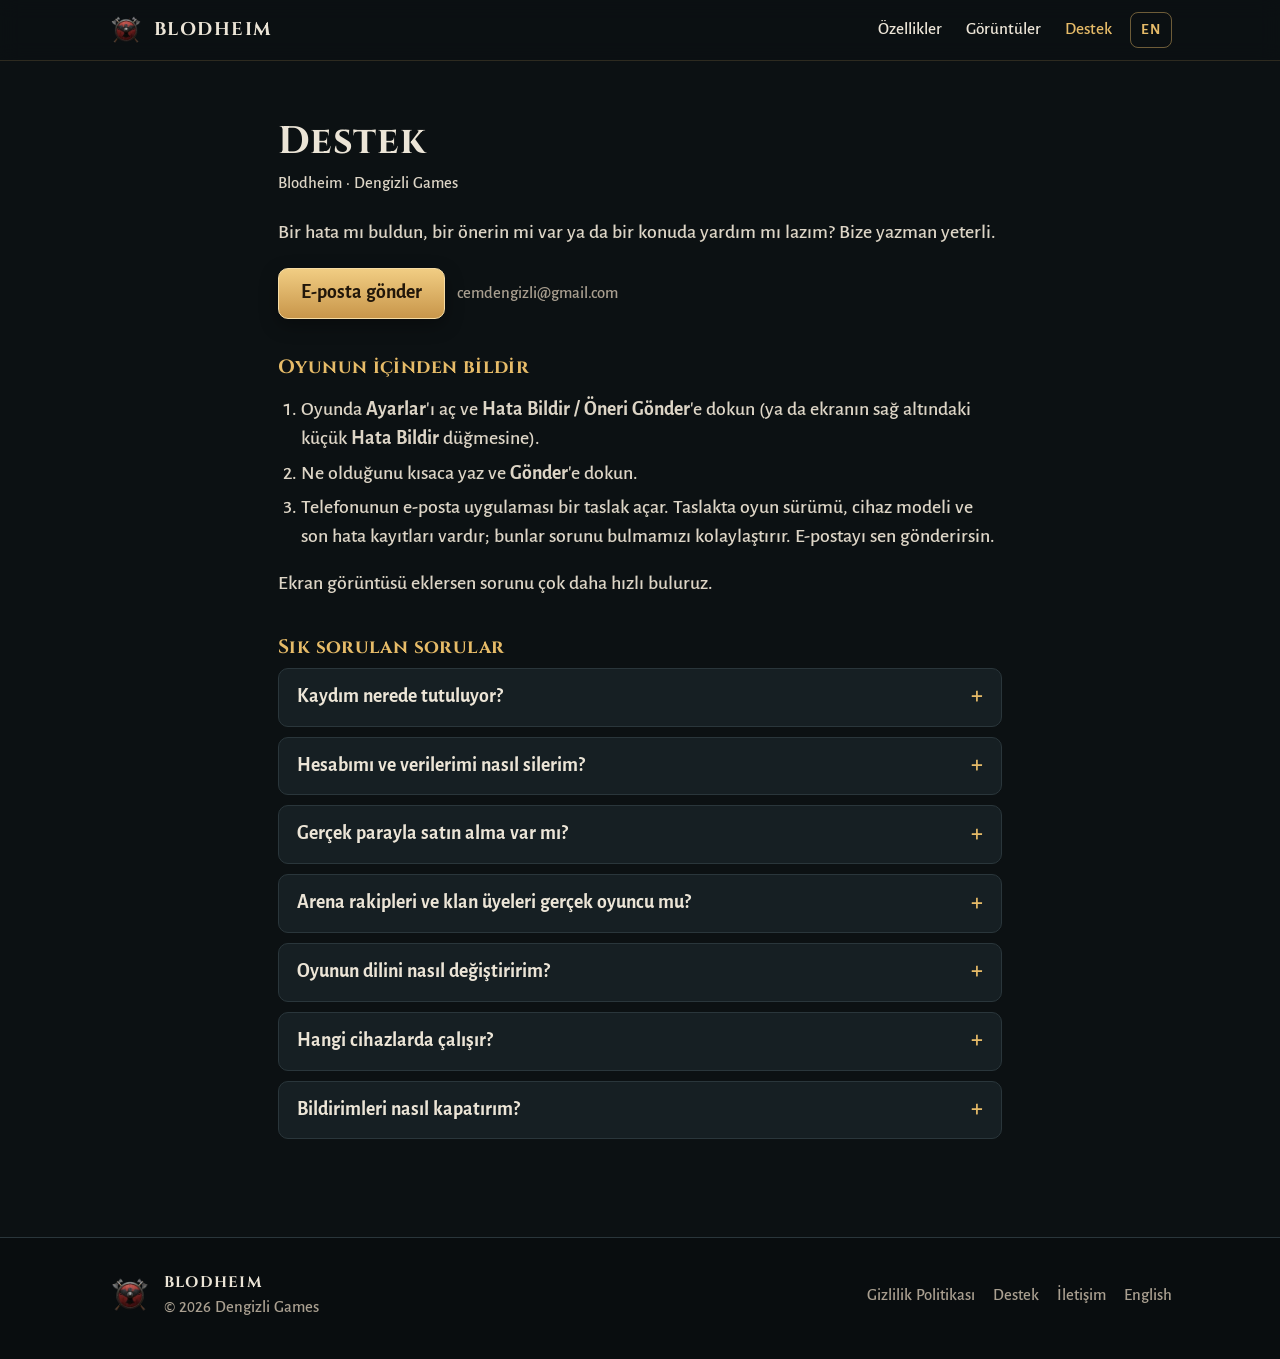
==== destek/index.html @ ebe56d4a "Add files via upload" ====
<!doctype html>
<html lang="tr">
<head>
<meta charset="utf-8">
<meta name="viewport" content="width=device-width, initial-scale=1, viewport-fit=cover">
<title>Destek · Blodheim</title>
<meta name="description" content="Blodheim için destek, hata bildirimi ve sık sorulan sorular.">
<meta name="theme-color" content="#0c1113">
<link rel="canonical" href="https://cemolocco77.github.io/blodheim/destek/">
<link rel="alternate" hreflang="tr" href="https://cemolocco77.github.io/blodheim/destek/"><link rel="alternate" hreflang="en" href="https://cemolocco77.github.io/blodheim/en/support/"><link rel="alternate" hreflang="x-default" href="https://cemolocco77.github.io/blodheim/destek/">
<meta property="og:type" content="website">
<meta property="og:site_name" content="Blodheim">
<meta property="og:title" content="Destek · Blodheim">
<meta property="og:description" content="Blodheim için destek, hata bildirimi ve sık sorulan sorular.">
<meta property="og:url" content="https://cemolocco77.github.io/blodheim/destek/">
<meta property="og:image" content="https://cemolocco77.github.io/blodheim/assets/img/og.jpg">
<meta property="og:image:width" content="1024">
<meta property="og:image:height" content="500">
<meta property="og:locale" content="tr_TR">
<meta name="twitter:card" content="summary_large_image">
<link rel="icon" type="image/png" sizes="32x32" href="../favicon.png">
<link rel="icon" type="image/png" sizes="192x192" href="../assets/img/icon-192.png">
<link rel="apple-touch-icon" href="../assets/img/apple-touch-icon.png">
<link rel="preload" href="../assets/fonts/Cinzel-Bold.ttf" as="font" type="font/ttf" crossorigin>
<link rel="stylesheet" href="../assets/site.css?v=634a0899">
</head>
<body class="page-support">
<a class="skip" href="#main">İçeriğe geç</a>
<header class="top">
  <div class="wrap top-in">
    <a class="brand" href="../"><img src="../assets/img/emblem-96.webp" alt="" width="36" height="36"><span lang="en">Blodheim</span></a>
    <nav class="nav" aria-label="Ana sayfa">
      <a class="wide" href="../#features">Özellikler</a>
      <a class="wide" href="../#screenshots">Görüntüler</a>
      <a href="../destek/" aria-current="page">Destek</a>
      <a class="lang" href="../en/support/" hreflang="en" lang="en" title="English">EN</a>
    </nav>
  </div>
</header>
<main id="main">
<article class="doc">
  <h1>Destek</h1>
  <p class="meta">Blodheim · Dengizli Games</p>
  <p>Bir hata mı buldun, bir önerin mi var ya da bir konuda yardım mı lazım? Bize yazman yeterli.</p>
  <div class="contact"><a class="btn" href="mailto:cemdengizli@gmail.com">E-posta gönder</a><span class="meta" style="margin:0;align-self:center">cemdengizli@gmail.com</span></div>

  <h2>Oyunun içinden bildir</h2>
  <ol>
    <li>Oyunda <b>Ayarlar</b>'ı aç ve <b>Hata Bildir / Öneri Gönder</b>'e dokun (ya da ekranın sağ altındaki küçük <b>Hata Bildir</b> düğmesine).</li>
    <li>Ne olduğunu kısaca yaz ve <b>Gönder</b>'e dokun.</li>
    <li>Telefonunun e-posta uygulaması bir taslak açar. Taslakta oyun sürümü, cihaz modeli ve son hata kayıtları vardır; bunlar sorunu bulmamızı kolaylaştırır. E-postayı sen gönderirsin.</li>
  </ol>
  <p>Ekran görüntüsü eklersen sorunu çok daha hızlı buluruz.</p>

  <h2>Sık sorulan sorular</h2>
  <details><summary>Kaydım nerede tutuluyor?</summary><div><p>Şu anki sürümde hesap ya da bulut kaydı yok: karakterin ve ilerlemen yalnızca cihazında saklanır. Oyunu silersen kayıt da silinir. Çevrim içi sürümde ilerlemen hesabına bağlı olacak.</p></div></details>
  <details><summary>Hesabımı ve verilerimi nasıl silerim?</summary><div><p>Şu anki sürümde hesap yok ve senin hakkında hiçbir veri tutmuyoruz. Oyunu cihazından kaldırman bütün kaydı siler. Bize e-posta gönderdiysen ve silinmesini istiyorsan yazman yeterli. Ayrıntılar <a href="../gizlilik/">Gizlilik Politikası</a>'nda.</p></div></details>
  <details><summary>Gerçek parayla satın alma var mı?</summary><div><p>Hayır. Elmas ve altın yalnızca oyun içinde kazanılır.</p></div></details>
  <details><summary>Arena rakipleri ve klan üyeleri gerçek oyuncu mu?</summary><div><p>Şimdilik hayır; bilgisayar tarafından yönetiliyorlar. Gerçek oyuncularla oynamak çevrim içi sürümle gelecek.</p></div></details>
  <details><summary>Oyunun dilini nasıl değiştiririm?</summary><div><p>Oyunda <b>Ayarlar &gt; Dil / Language</b>. Oyun Türkçe ve İngilizce oynanabilir.</p></div></details>
  <details><summary>Hangi cihazlarda çalışır?</summary><div><p>Android 8.0 ve üstü, iOS 15 ve üstü.</p></div></details>
  <details><summary>Bildirimleri nasıl kapatırım?</summary><div><p>Cihazının ayarlarında Blodheim'ın bildirim iznini kapatman yeterli.</p></div></details>
</article>
</main>
<footer class="foot">
  <div class="wrap foot-in">
    <div class="foot-brand"><img src="../assets/img/emblem-96.webp" alt="" width="44" height="44"><div><b lang="en">Blodheim</b><span>© 2026 Dengizli Games</span></div></div>
    <nav class="foot-nav" aria-label="İletişim">
      <a href="../gizlilik/">Gizlilik Politikası</a>
      <a href="../destek/" aria-current="page">Destek</a>
      <a href="mailto:cemdengizli@gmail.com">İletişim</a>
      <a href="../en/support/" hreflang="en" lang="en">English</a>
    </nav>
  </div>
</footer>
</body>
</html>
---- assets/site.css ----
/* Blodheim web sitesi. Kaynak: Web/kaynak/site.css, üretici Web/kaynak/build.py (çıktı Web/site/assets/site.css). */

@font-face { font-family: "Cinzel"; src: url("fonts/Cinzel-Bold.ttf") format("truetype"); font-weight: 700; font-display: swap; }
@font-face { font-family: "Alegreya Sans"; src: url("fonts/AlegreyaSans-Medium.ttf") format("truetype"); font-weight: 400 600; font-display: swap; }
@font-face { font-family: "Alegreya Sans"; src: url("fonts/AlegreyaSans-Bold.ttf") format("truetype"); font-weight: 700 900; font-display: swap; }

:root {
  color-scheme: dark;
  --bg: #0c1113;
  --bg2: #11181b;
  --card: #161f23;
  --card2: #1b262b;
  --line: #2a363b;
  --fg: #ece5d7;
  --muted: #a99f90;
  --gold: #e6bb68;
  --gold-deep: #b98a3e;
  --red: #b8392b;
  --teal: #3aa597;
  --radius: 14px;
  --wrap: 1120px;
  --title: "Cinzel", "Trajan Pro", Georgia, serif;
  --body: "Alegreya Sans", system-ui, -apple-system, "Segoe UI", Roboto, sans-serif;
}

* { box-sizing: border-box; }
html { -webkit-text-size-adjust: 100%; scroll-behavior: smooth; }
body {
  margin: 0; background: var(--bg); color: var(--fg);
  font: 500 18px/1.6 var(--body);
  -webkit-font-smoothing: antialiased; overflow-x: hidden;
}
img { max-width: 100%; height: auto; display: block; }
a { color: var(--gold); text-underline-offset: 3px; }
a:hover { color: #ffd98f; }
:focus-visible { outline: 2px solid var(--gold); outline-offset: 3px; border-radius: 6px; }
h1, h2, h3 { font-family: var(--title); font-weight: 700; line-height: 1.2; letter-spacing: .02em; margin: 0; }
.sr { position: absolute; width: 1px; height: 1px; overflow: hidden; clip: rect(0 0 0 0); white-space: nowrap; }
.skip { position: absolute; left: 16px; top: -60px; z-index: 50; background: var(--gold); color: #1a1408; padding: 8px 14px; border-radius: 8px; font-weight: 700; }
.skip:focus { top: 12px; }
.wrap { width: 100%; max-width: var(--wrap); margin: 0 auto; padding: 0 16px; }
@media (min-width: 700px) { .wrap { padding: 0 28px; } }

/* ---------- üst çubuk ---------- */
.top {
  position: sticky; top: 0; z-index: 20;
  background: rgba(12, 17, 19, .82); backdrop-filter: blur(10px); -webkit-backdrop-filter: blur(10px);
  border-bottom: 1px solid rgba(230, 187, 104, .16);
}
.top-in { display: flex; align-items: center; justify-content: space-between; gap: 12px; height: 60px; }
.brand { display: flex; align-items: center; gap: 10px; text-decoration: none; color: var(--fg); }
.brand img { width: 36px; height: 36px; }
.brand span { font-family: var(--title); font-weight: 700; font-size: 1.15rem; letter-spacing: .08em; text-transform: uppercase; }
.nav { display: flex; align-items: center; gap: 4px; }
.nav a { color: var(--fg); text-decoration: none; padding: 8px 10px; border-radius: 8px; font-size: .98rem; }
.nav a:hover { background: rgba(255, 255, 255, .06); color: #fff; }
.nav a[aria-current="page"] { color: var(--gold); }
.nav .lang {
  border: 1px solid rgba(230, 187, 104, .45); color: var(--gold); font-weight: 700; font-size: .85rem;
  letter-spacing: .08em; padding: 6px 10px; margin-left: 4px;
}
@media (max-width: 620px) { .nav .wide { display: none; } }

/* ---------- giriş ---------- */
.hero { position: relative; overflow: hidden; isolation: isolate; }
.hero-art {
  position: absolute; inset: 0; z-index: -2;
  background: url("img/hero-1200.webp") center 30% / cover no-repeat;
}
.hero::after {
  content: ""; position: absolute; inset: 0; z-index: -1;
  background:
    linear-gradient(180deg, rgba(12, 17, 19, .55) 0%, rgba(12, 17, 19, 0) 26%, rgba(12, 17, 19, 0) 44%, rgba(12, 17, 19, .88) 66%, var(--bg) 100%);
}
.hero-in {
  min-height: min(calc(100svh - 60px), 860px);
  display: flex; flex-direction: column; align-items: center; text-align: center;
  padding-top: 22px; padding-bottom: 40px;
}
.hero-copy { display: contents; }
.hero h1 { width: min(92%, 440px); }
.hero-logo { width: 100%; filter: drop-shadow(0 10px 24px rgba(0, 0, 0, .65)); }
.kicker {
  margin: 6px 0 0; font-family: var(--title); font-weight: 700; color: var(--gold);
  font-size: 1.05rem; letter-spacing: .12em; text-transform: uppercase; text-shadow: 0 2px 10px rgba(0, 0, 0, .9);
}
.hero-spacer { flex: 1 1 auto; min-height: 200px; }
.lead { margin: 0 0 20px; max-width: 34em; font-size: 1.08rem; color: #f3ecdf; text-shadow: 0 1px 8px rgba(0, 0, 0, .8); }
.facts { margin: 16px 0 0; color: var(--muted); font-size: .92rem; letter-spacing: .02em; }
.hero-poster { display: none; }

@media (min-width: 900px) {
  .hero { background: radial-gradient(1200px 600px at 78% 30%, rgba(58, 165, 151, .20), transparent 60%),
                      radial-gradient(900px 500px at 10% 90%, rgba(184, 57, 43, .20), transparent 60%), var(--bg); }
  .hero-art { opacity: .28; filter: blur(28px) saturate(1.2); transform: scale(1.15); }
  .hero::after { background: linear-gradient(180deg, rgba(12, 17, 19, 0) 70%, var(--bg) 100%); }
  .hero-in {
    min-height: 0; flex-direction: row; align-items: center; justify-content: space-between; text-align: left;
    gap: 56px; padding-top: 56px; padding-bottom: 72px;
  }
  .hero-copy { display: block; flex: 1 1 0; max-width: 560px; }
  .hero h1 { width: 100%; max-width: 520px; margin-left: -12px; }
  .kicker { font-size: 1.2rem; margin-top: 10px; }
  .hero-spacer { display: none; }
  .lead { margin-top: 18px; font-size: 1.2rem; }
  .hero-poster {
    display: block; flex: 0 0 auto; width: min(38vw, 420px); margin: 0; position: relative;
    border-radius: 18px; overflow: hidden; border: 1px solid rgba(230, 187, 104, .55);
    box-shadow: 0 30px 80px rgba(0, 0, 0, .65), 0 0 0 6px rgba(230, 187, 104, .07), 0 0 90px rgba(58, 165, 151, .18);
  }
  .hero-poster img { width: 100%; aspect-ratio: 1200 / 1500; object-fit: cover; object-position: center 20%; }
}

/* ---------- mağaza düğmeleri ---------- */
.stores { display: flex; flex-wrap: wrap; gap: 12px; justify-content: center; }
@media (min-width: 900px) { .stores { justify-content: flex-start; } }
.store {
  display: inline-flex; align-items: center; gap: 12px; min-width: 196px; padding: 10px 18px 10px 14px;
  border-radius: 12px; text-decoration: none; color: #fff;
  background: linear-gradient(180deg, #1d2629, #0f1517); border: 1px solid rgba(255, 255, 255, .22);
  box-shadow: 0 6px 18px rgba(0, 0, 0, .45);
}
a.store:hover { border-color: var(--gold); color: #fff; transform: translateY(-1px); }
.store svg { width: 26px; height: 26px; flex: 0 0 auto; fill: currentColor; }
.store span { display: flex; flex-direction: column; line-height: 1.15; text-align: left; }
.store small { font-size: .74rem; letter-spacing: .06em; text-transform: uppercase; color: rgba(255, 255, 255, .72); }
.store b { font-size: 1.12rem; font-weight: 700; }
.store.soon { color: rgba(255, 255, 255, .78); border-style: dashed; cursor: default; }
.store.soon small { color: var(--gold); }

/* ---------- bölümler ---------- */
.sec { padding: 64px 0; }
.sec-alt { background: linear-gradient(180deg, var(--bg2), var(--bg)); border-top: 1px solid var(--line); border-bottom: 1px solid var(--line); }
.sec-head { text-align: center; max-width: 720px; margin: 0 auto 32px; }
.eyebrow { margin: 0 0 6px; color: var(--teal); font-weight: 700; font-size: .85rem; letter-spacing: .16em; text-transform: uppercase; }
.sec-head h2, .online h2, .cta h2 { font-size: clamp(1.6rem, 4.6vw, 2.3rem); color: var(--fg); }
.sec-head p { color: var(--muted); margin: 12px 0 0; }
.rule { width: 120px; height: 10px; margin: 14px auto 0; background:
  linear-gradient(90deg, transparent, var(--gold-deep) 40%, var(--gold-deep) 60%, transparent) center / 100% 1px no-repeat; position: relative; }
.rule::after { content: ""; position: absolute; left: 50%; top: 50%; width: 8px; height: 8px; background: var(--gold); transform: translate(-50%, -50%) rotate(45deg); }

.cards { display: grid; gap: 18px; grid-template-columns: 1fr; }
@media (min-width: 640px) { .cards { grid-template-columns: repeat(2, 1fr); } }
@media (min-width: 980px) { .cards { grid-template-columns: repeat(3, 1fr); gap: 22px; } }
.card {
  background: var(--card); border: 1px solid var(--line); border-radius: var(--radius); overflow: hidden;
  display: flex; flex-direction: column; box-shadow: 0 10px 30px rgba(0, 0, 0, .25);
}
.card img { width: 100%; aspect-ratio: 16 / 10; object-fit: cover; border-bottom: 1px solid rgba(230, 187, 104, .25); }
.card-body { padding: 16px 18px 20px; }
.card h3 { font-size: 1.15rem; color: var(--gold); margin-bottom: 8px; }
.card p { margin: 0; color: #d9d1c2; font-size: 1rem; }

.shots {
  display: flex; gap: 16px; overflow-x: auto; scroll-snap-type: x mandatory; padding: 6px 16px 18px;
  scrollbar-width: thin; scrollbar-color: var(--gold-deep) transparent;
}
/* ortalama: sığarsa kenar boşlukları eşit, sığmazsa baştan kaydırılır (justify-content: center sol ucu kaydırılamaz yapar) */
.shots > figure:first-child { margin-left: auto; }
.shots > figure:last-child { margin-right: auto; }
.shots figure { margin: 0; flex: 0 0 auto; width: 210px; scroll-snap-align: center; }
@media (min-width: 700px) { .shots figure { width: 230px; } }
@media (min-width: 1180px) { .shots figure { width: 200px; } }
.shots img { width: 100%; aspect-ratio: 9 / 16; border-radius: 12px; border: 1px solid rgba(230, 187, 104, .3); box-shadow: 0 12px 30px rgba(0, 0, 0, .5); }
.hint { text-align: center; color: var(--muted); font-size: .9rem; margin: 4px 0 0; }
@media (min-width: 1180px) { .hint { display: none; } }

.online {
  display: grid; gap: 28px; align-items: center;
  background: linear-gradient(135deg, rgba(58, 165, 151, .10), rgba(184, 57, 43, .08)), var(--card);
  border: 1px solid rgba(230, 187, 104, .25); border-radius: 20px; padding: 28px 20px;
}
@media (min-width: 860px) { .online { grid-template-columns: 1fr 240px; padding: 40px 44px; } }
.online p { color: #d9d1c2; }
.online img { width: 120px; margin: 0 auto; order: -1; filter: drop-shadow(0 12px 30px rgba(0, 0, 0, .6)); }
@media (min-width: 860px) { .online img { width: 220px; order: 0; } }
.ticks { list-style: none; padding: 0; margin: 16px 0; display: grid; gap: 10px; }
.ticks li { position: relative; padding-left: 30px; }
.ticks li::before {
  content: ""; position: absolute; left: 4px; top: .5em; width: 10px; height: 10px; background: var(--gold);
  transform: rotate(45deg); box-shadow: 0 0 10px rgba(230, 187, 104, .6);
}
.note { color: var(--muted) !important; font-size: .95rem; margin-bottom: 0; }

.cta { text-align: center; }
.cta p { color: var(--muted); max-width: 36em; margin: 12px auto 22px; }
.btns { display: flex; flex-wrap: wrap; gap: 12px; justify-content: center; }
.btn {
  display: inline-flex; align-items: center; justify-content: center; gap: 8px; min-height: 46px; padding: 10px 22px;
  border-radius: 10px; font-weight: 700; text-decoration: none; color: #22170a;
  background: linear-gradient(180deg, #f1cd83, #c8964a); border: 1px solid #f6dca4; box-shadow: 0 6px 18px rgba(0, 0, 0, .35);
}
.btn:hover { color: #22170a; filter: brightness(1.06); }
.btn.ghost { background: transparent; color: var(--gold); border-color: rgba(230, 187, 104, .55); box-shadow: none; }
.btn.ghost:hover { background: rgba(230, 187, 104, .08); color: #ffd98f; }

.social { display: flex; flex-wrap: wrap; gap: 10px; justify-content: center; margin-top: 18px; }
.social a { padding: 8px 14px; border: 1px solid var(--line); border-radius: 999px; text-decoration: none; color: var(--fg); background: var(--card); }
.social a:hover { border-color: var(--gold); }

/* ---------- belge sayfaları (gizlilik, destek) ---------- */
.doc { max-width: 780px; margin: 0 auto; padding: 44px 16px 72px; }
@media (min-width: 700px) { .doc { padding: 56px 28px 88px; } }
.doc h1 { font-size: clamp(1.7rem, 5vw, 2.4rem); }
.doc h2 { font-size: 1.2rem; color: var(--gold); margin: 36px 0 10px; }
.doc p, .doc li { color: #ddd5c6; }
.doc ul, .doc ol { padding-left: 1.3em; }
.doc li { margin: 6px 0; }
.meta { color: var(--muted); font-size: .95rem; margin: 8px 0 24px; }
.summary {
  background: var(--card); border: 1px solid rgba(230, 187, 104, .3); border-left: 4px solid var(--gold);
  border-radius: 10px; padding: 14px 18px; margin: 0 0 8px;
}
.summary p { margin: 0; }
.contact { display: flex; flex-wrap: wrap; gap: 12px; margin: 20px 0 8px; }
details { background: var(--card); border: 1px solid var(--line); border-radius: 10px; margin: 10px 0; }
summary { cursor: pointer; padding: 14px 18px; font-weight: 700; list-style: none; position: relative; padding-right: 44px; }
summary::-webkit-details-marker { display: none; }
summary::after { content: "+"; position: absolute; right: 18px; top: 50%; transform: translateY(-50%); color: var(--gold); font-size: 1.4rem; font-weight: 400; }
details[open] summary::after { content: "\2212"; }
details > div { padding: 0 18px 14px; }
details > div p { margin: 0 0 8px; }

/* ---------- alt bilgi ---------- */
.foot { border-top: 1px solid var(--line); background: #090d0f; padding: 32px 0 40px; color: var(--muted); font-size: .95rem; }
.foot-in { display: flex; flex-wrap: wrap; gap: 20px 32px; align-items: center; justify-content: space-between; }
.foot-brand { display: flex; align-items: center; gap: 12px; }
.foot-brand img { width: 44px; height: 44px; }
.foot-brand b { display: block; font-family: var(--title); color: var(--fg); letter-spacing: .08em; text-transform: uppercase; }
.foot-nav { display: flex; flex-wrap: wrap; gap: 6px 18px; }
.foot-nav a { color: var(--muted); text-decoration: none; }
.foot-nav a:hover { color: var(--gold); }

@media (prefers-reduced-motion: reduce) { html { scroll-behavior: auto; } a.store:hover { transform: none; } }
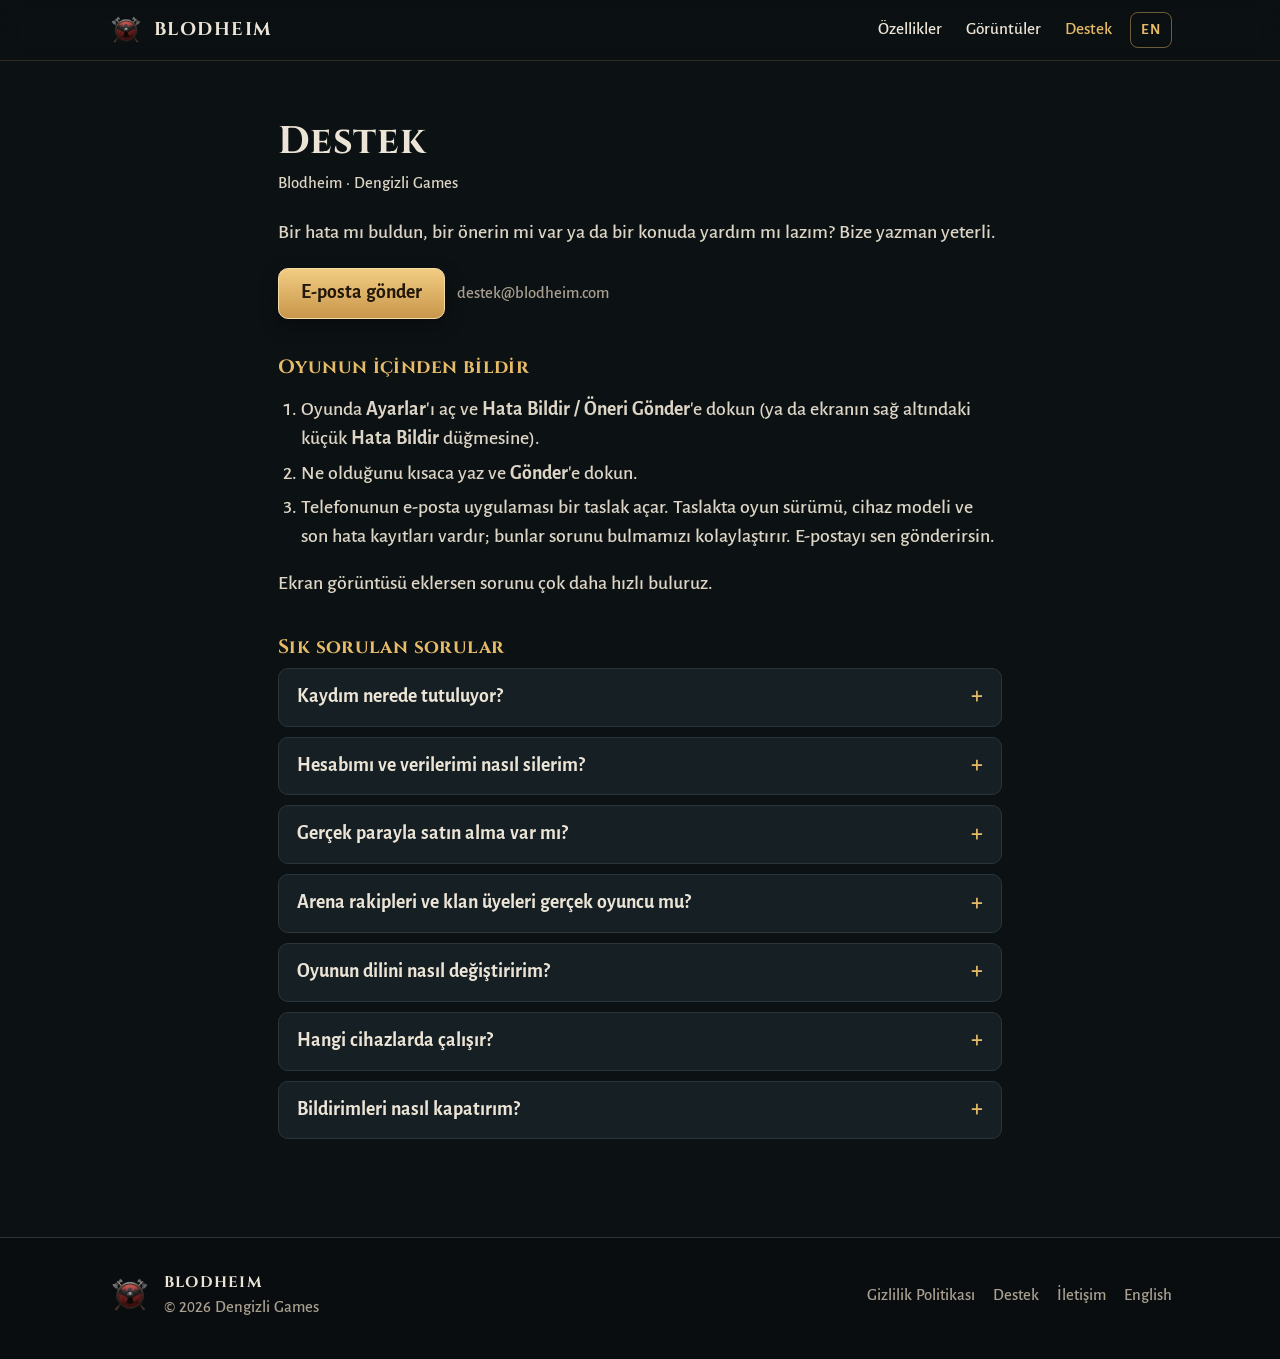
==== commit a4a13ff8: "Alan adı blodheim.com: CNAME, adresler ve iletişim (destek@ / support@blodheim.com); .nojekyll; READ" ====
--- a/destek/index.html
+++ b/destek/index.html
@@ -6,14 +6,14 @@
 <title>Destek · Blodheim</title>
 <meta name="description" content="Blodheim için destek, hata bildirimi ve sık sorulan sorular.">
 <meta name="theme-color" content="#0c1113">
-<link rel="canonical" href="https://cemolocco77.github.io/blodheim/destek/">
-<link rel="alternate" hreflang="tr" href="https://cemolocco77.github.io/blodheim/destek/"><link rel="alternate" hreflang="en" href="https://cemolocco77.github.io/blodheim/en/support/"><link rel="alternate" hreflang="x-default" href="https://cemolocco77.github.io/blodheim/destek/">
+<link rel="canonical" href="https://blodheim.com/destek/">
+<link rel="alternate" hreflang="tr" href="https://blodheim.com/destek/"><link rel="alternate" hreflang="en" href="https://blodheim.com/en/support/"><link rel="alternate" hreflang="x-default" href="https://blodheim.com/destek/">
 <meta property="og:type" content="website">
 <meta property="og:site_name" content="Blodheim">
 <meta property="og:title" content="Destek · Blodheim">
 <meta property="og:description" content="Blodheim için destek, hata bildirimi ve sık sorulan sorular.">
-<meta property="og:url" content="https://cemolocco77.github.io/blodheim/destek/">
-<meta property="og:image" content="https://cemolocco77.github.io/blodheim/assets/img/og.jpg">
+<meta property="og:url" content="https://blodheim.com/destek/">
+<meta property="og:image" content="https://blodheim.com/assets/img/og.jpg">
 <meta property="og:image:width" content="1024">
 <meta property="og:image:height" content="500">
 <meta property="og:locale" content="tr_TR">
@@ -42,7 +42,7 @@
   <h1>Destek</h1>
   <p class="meta">Blodheim · Dengizli Games</p>
   <p>Bir hata mı buldun, bir önerin mi var ya da bir konuda yardım mı lazım? Bize yazman yeterli.</p>
-  <div class="contact"><a class="btn" href="mailto:cemdengizli@gmail.com">E-posta gönder</a><span class="meta" style="margin:0;align-self:center">cemdengizli@gmail.com</span></div>
+  <div class="contact"><a class="btn" href="mailto:destek@blodheim.com">E-posta gönder</a><span class="meta" style="margin:0;align-self:center">destek@blodheim.com</span></div>
 
   <h2>Oyunun içinden bildir</h2>
   <ol>
@@ -68,7 +68,7 @@
     <nav class="foot-nav" aria-label="İletişim">
       <a href="../gizlilik/">Gizlilik Politikası</a>
       <a href="../destek/" aria-current="page">Destek</a>
-      <a href="mailto:cemdengizli@gmail.com">İletişim</a>
+      <a href="mailto:destek@blodheim.com">İletişim</a>
       <a href="../en/support/" hreflang="en" lang="en">English</a>
     </nav>
   </div>
